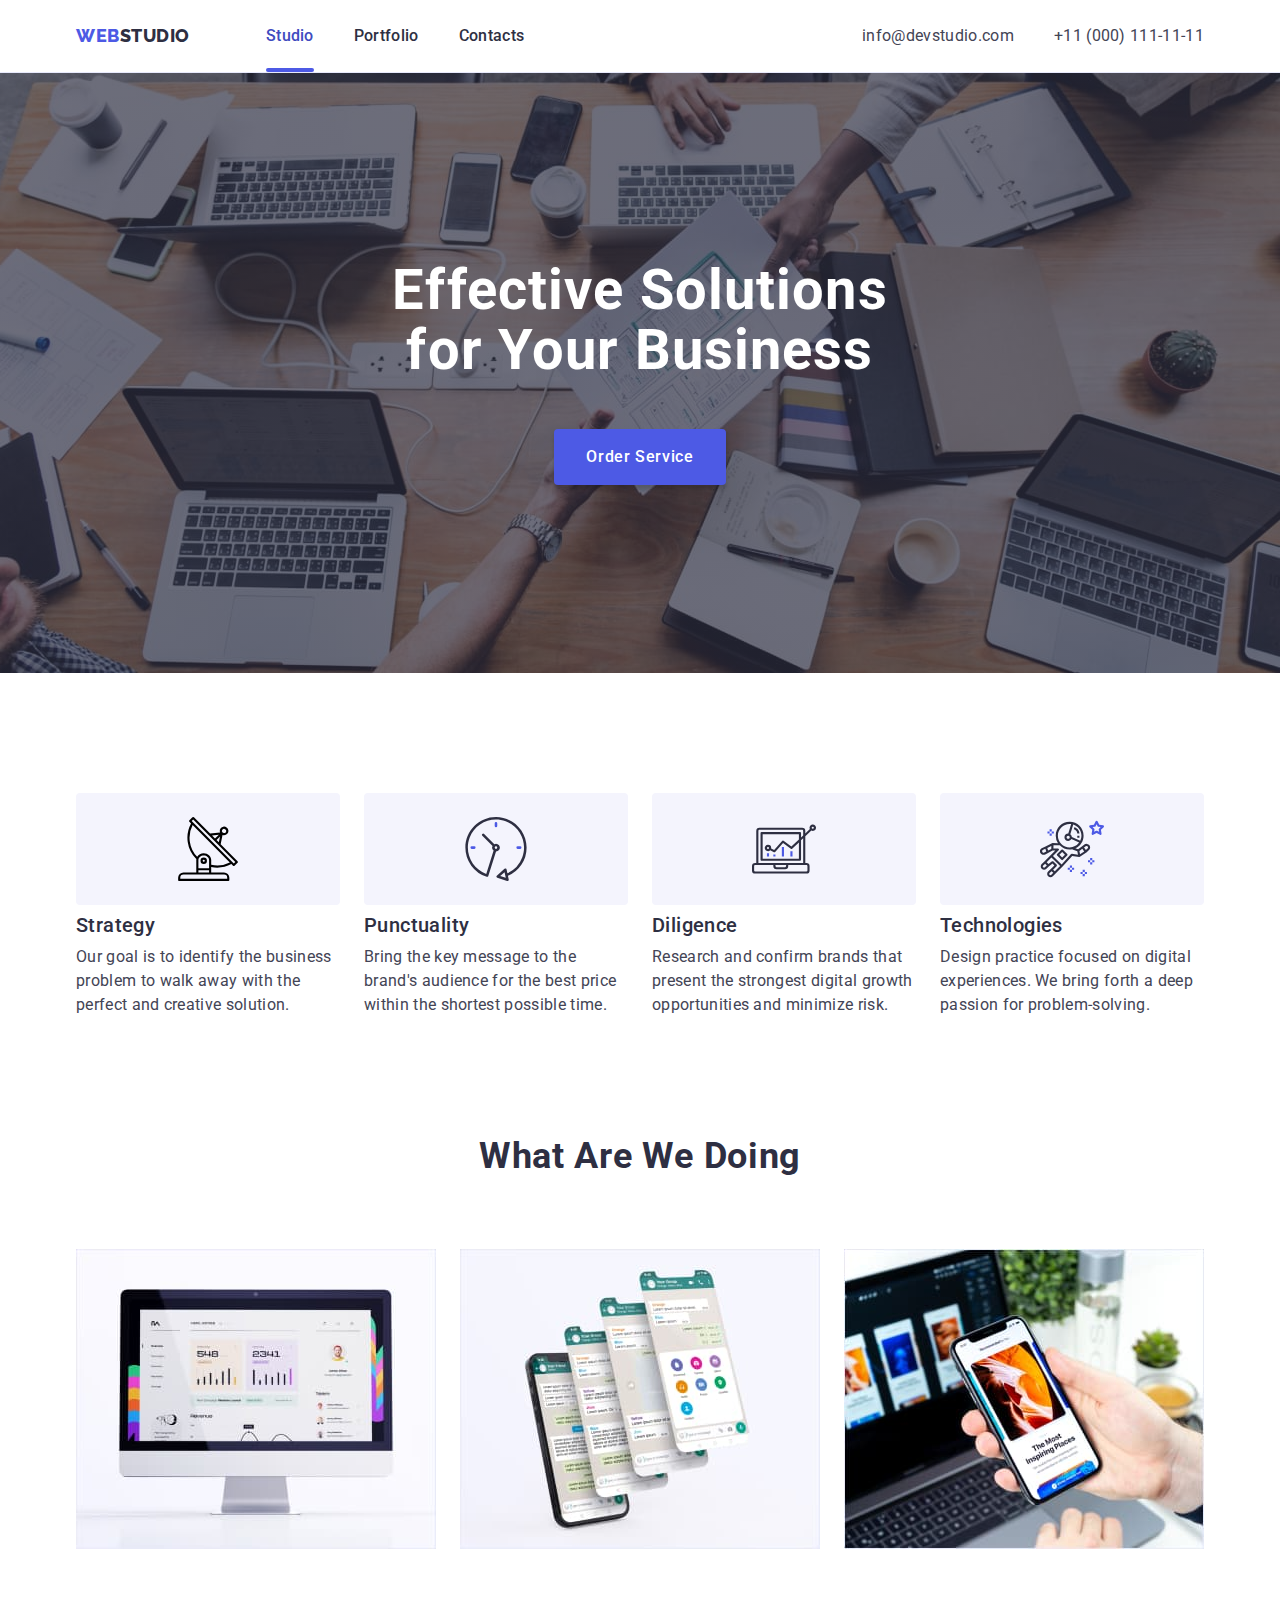
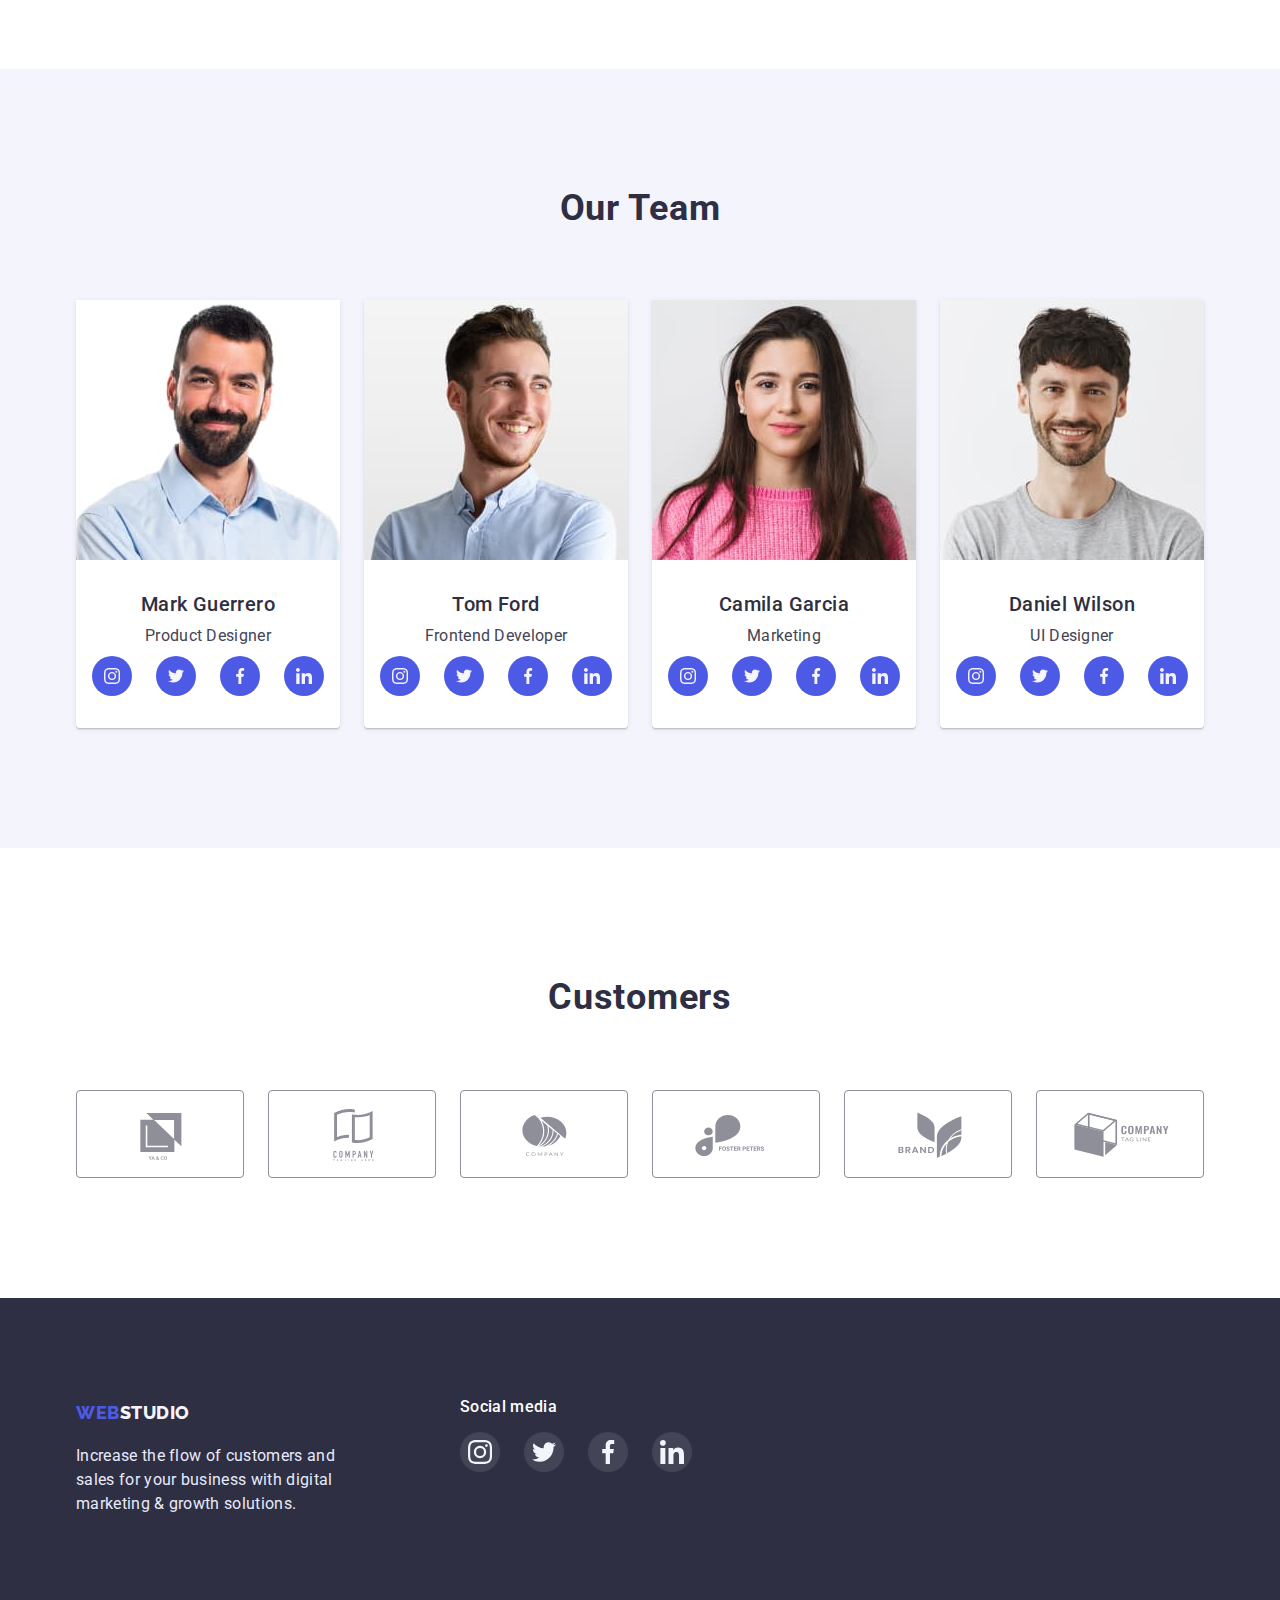
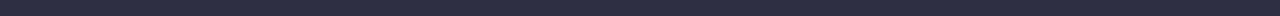
==== index.html @ 2e1f6f32 "Initial commit" ====
<!DOCTYPE html>
<html lang="en">
  <head>
    <meta charset="UTF-8" />
    <meta http-equiv="X-UA-Compatible" content="IE=edge" />
    <meta name="viewport" content="width=device-width, initial-scale=1.0" />

    <title>WebStudio</title>

    <link rel="preconnect" href="https://fonts.googleapis.com" />
    <link rel="preconnect" href="https://fonts.gstatic.com" crossorigin />
    <link
      href="https://fonts.googleapis.com/css2?family=Raleway:wght@800&family=Roboto:wght@400;500;700&display=swap"
      rel="stylesheet"
    />
    <link
      rel="stylesheet"
      href="https://cdn.jsdelivr.net/npm/modern-normalize@1.1.0/modern-normalize.min.css"
    />
    <link rel="stylesheet" href="./css/style.css" />
  </head>

  <body>
    <header class="page-header">
      <div class="container header-container">
        <!--Navigation-->
        <nav class="page-navigation">
          <a href="./index.html" class="link logo-one"
            >Web<span class="logo-two-dark">Studio</span></a
          >
          <ul class="menu list">
            <li class="menu-item">
              <a class="menu-link link current" href="./index.html">Studio</a>
            </li>
            <li class="menu-item">
              <a class="menu-link link" href="./portfolio.html">Portfolio</a>
            </li>
            <li class="menu-item">
              <a class="menu-link link" href="">Contacts</a>
            </li>
          </ul>
        </nav>
        <!--Contacts-->
        <address class="address">
          <ul class="list contact-items">
            <li>
              <a class="email-link link" href="mailto:info@devstudio.com"
                >info@devstudio.com</a
              >
            </li>
            <li>
              <a class="phone-number link" href="tel:+110001111111"
                >+11 (000) 111-11-11</a
              >
            </li>
          </ul>
        </address>
      </div>
    </header>

    <main>
      <!--Header-->
      <section class="section hero">
        <div class="container">
          <div class="page-title-content">
            <h1 class="page-title">Effective Solutions for Your Business</h1>
            <button type="button" class="modal-button text-button" data-modal-open>
              Order Service
            </button>
          </div>
        </div>
      </section>

      <section class="section features">
        <h2 class="visually-hidden">header-two</h2>
        <div class="container">
          <ul class="list features-list">
            <li class="features-list-item">
              <div class="thumb">
                <svg class="features-icon" width="64" height="64">
                  <use href="./images/icons.svg#icon-antenna"></use>
                </svg>
              </div>
              <h3 class="header-three">Strategy</h3>
              <p class="paragraph par-desription">
                Our goal is to identify the business problem to walk away with
                the perfect and creative solution.
              </p>
            </li>
            <li class="features-list-item">
              <div class="thumb">
                <svg class="features-icon" width="64" height="64">
                  <use href="./images/icons.svg#icon-clock"></use>
                </svg>
              </div>
              <h3 class="header-three">Punctuality</h3>
              <p class="paragraph par-description">
                Bring the key message to the brand's audience for the best price
                within the shortest possible time.
              </p>
            </li>
            <li class="features-list-item">
              <div class="thumb">
                <svg class="features-icon" width="64" height="64">
                  <use href="./images/icons.svg#icon-diagram"></use>
                </svg>
              </div>
              <h3 class="header-three">Diligence</h3>
              <p class="paragraph par-description">
                Research and confirm brands that present the strongest digital
                growth opportunities and minimize risk.
              </p>
            </li>
            <li class="features-list-item">
              <div class="thumb">
                <svg class="features-icon" width="64" height="64">
                  <use href="./images/icons.svg#icon-astronaut"></use>
                </svg>
              </div>
              <h3 class="header-three">Technologies</h3>
              <p class="paragraph par-description">
                Design practice focused on digital experiences. We bring forth a
                deep passion for problem-solving.
              </p>
            </li>
          </ul>
        </div>
      </section>
      <!--What are we doing-->
      <section class="section what-are-we-doing">
        <div class="container">
          <h2 class="header-two">What are we doing</h2>

          <ul class="list directions">
            <li>
              <img
                src="./images/desktop.jpg"
                alt="desktop"
                width="360"
                height="300"
              />
            </li>
            <li>
              <img
                src="./images/cellphones.jpg"
                alt="cellphones"
                width="360"
                height="300"
              />
            </li>
            <li>
              <img
                src="./images/cellphone.jpg"
                alt="pc and cellphone"
                width="360"
                height="300"
              />
            </li>
          </ul>
        </div>
      </section>
      <!--Our team-->
      <section class="section our-team">
        <div class="container">
          <h2 class="header-two">Our Team</h2>
          <ul class="photo-list list">
            <li class="photo-list-item">
              <img
                src="./images/marc-guerrero.jpg"
                alt="marc-guerrero img"
                width="264"
                height="260"
              />
              <div class="photo-wrap">
                <h3 class="header-three person-name">Mark Guerrero</h3>
                <p class="paragraph job-name">Product Designer</p>
                <ul class="social-media-list list">
                  <li class="social-media-item list">
                    <a href="" class="social-media-link team-media-link link"
                      ><svg class="social-media-icon" width="16" height="16">
                        <use href="./images/icons.svg#icon-instagram"></use>
                      </svg>
                    </a>
                  </li>
                  <li class="social-media-item list">
                    <a href="" class="social-media-link team-media-link link"
                      ><svg class="social-media-icon" width="16" height="16">
                        <use href="./images/icons.svg#icon-twitter"></use>
                      </svg>
                    </a>
                  </li>
                  <li class="social-media-item list">
                    <a href="" class="social-media-link team-media-link link"
                      ><svg class="social-media-icon" width="16" height="16">
                        <use href="./images/icons.svg#icon-facebook"></use>
                      </svg>
                    </a>
                  </li>
                  <li class="social-media-item list">
                    <a href="" class="social-media-link team-media-link link"
                      ><svg class="social-media-icon" width="16" height="16">
                        <use href="./images/icons.svg#icon-linkedin"></use>
                      </svg>
                    </a>
                  </li>
                </ul>
              </div>
            </li>
            <li class="photo-list-item">
              <img
                src="./images/tom-ford.jpg"
                alt="tom ford img"
                width="264"
                height="260"
              />
              <div class="photo-wrap">
                <h3 class="header-three person-name">Tom Ford</h3>
                <p class="paragraph job-name">Frontend Developer</p>
                <ul class="social-media-list list">
                  <li class="social-media-item list">
                    <a href="" class="social-media-link team-media-link link"
                      ><svg class="social-media-icon" width="16" height="16">
                        <use href="./images/icons.svg#icon-instagram"></use>
                      </svg>
                    </a>
                  </li>
                  <li class="social-media-item list">
                    <a href="" class="social-media-link team-media-link link"
                      ><svg class="social-media-icon" width="16" height="16">
                        <use href="./images/icons.svg#icon-twitter"></use>
                      </svg>
                    </a>
                  </li>
                  <li class="social-media-item list">
                    <a href="" class="social-media-link team-media-link link"
                      ><svg class="social-media-icon" width="16" height="16">
                        <use href="./images/icons.svg#icon-facebook"></use>
                      </svg>
                    </a>
                  </li>
                  <li class="social-media-item list">
                    <a href="" class="social-media-link team-media-link link"
                      ><svg class="social-media-icon" width="16" height="16">
                        <use href="./images/icons.svg#icon-linkedin"></use>
                      </svg>
                    </a>
                  </li>
                </ul>
              </div>
            </li>
            <li class="photo-list-item">
              <img
                src="./images/camila-garcia.jpg"
                alt="camila-garcia img"
                width="264"
                height="260"
              />
              <div class="photo-wrap">
                <h3 class="header-three person-name">Camila Garcia</h3>
                <p class="paragraph job-name">Marketing</p>
                <ul class="social-media-list list">
                  <li class="social-media-item list">
                    <a href="" class="social-media-link team-media-link link"
                      ><svg class="social-media-icon" width="16" height="16">
                        <use href="./images/icons.svg#icon-instagram"></use>
                      </svg>
                    </a>
                  </li>
                  <li class="social-media-item list">
                    <a href="" class="social-media-link team-media-link link"
                      ><svg class="social-media-icon" width="16" height="16">
                        <use href="./images/icons.svg#icon-twitter"></use>
                      </svg>
                    </a>
                  </li>
                  <li class="social-media-item list">
                    <a href="" class="social-media-link team-media-link link"
                      ><svg class="social-media-icon" width="16" height="16">
                        <use href="./images/icons.svg#icon-facebook"></use>
                      </svg>
                    </a>
                  </li>
                  <li class="social-media-item list">
                    <a href="" class="social-media-link team-media-link link"
                      ><svg class="social-media-icon" width="16" height="16">
                        <use href="./images/icons.svg#icon-linkedin"></use>
                      </svg>
                    </a>
                  </li>
                </ul>
              </div>
            </li>
            <li class="photo-list-item">
              <img
                src="./images/daniel-wilson.jpg"
                alt="danial-wilson img"
                width="264"
                height="260"
              />
              <div class="photo-wrap">
                <h3 class="header-three person-name">Daniel Wilson</h3>
                <p class="paragraph job-name">UI Designer</p>
                <ul class="social-media-list list">
                  <li class="social-media-item list">
                    <a href="" class="social-media-link team-media-link link"
                      ><svg class="social-media-icon" width="16" height="16">
                        <use href="./images/icons.svg#icon-instagram"></use>
                      </svg>
                    </a>
                  </li>
                  <li class="social-media-item list">
                    <a href="" class="social-media-link team-media-link link"
                      ><svg class="social-media-icon" width="16" height="16">
                        <use href="./images/icons.svg#icon-twitter"></use>
                      </svg>
                    </a>
                  </li>
                  <li class="social-media-item list">
                    <a href="" class="social-media-link team-media-link link"
                      ><svg class="social-media-icon" width="16" height="16">
                        <use href="./images/icons.svg#icon-facebook"></use>
                      </svg>
                    </a>
                  </li>
                  <li class="social-media-item list">
                    <a href="" class="social-media-link team-media-link link"
                      ><svg class="social-media-icon" width="16" height="16">
                        <use href="./images/icons.svg#icon-linkedin"></use>
                      </svg>
                    </a>
                  </li>
                </ul>
              </div>
            </li>
          </ul>
        </div>
      </section>
      <section class="section customers">
        <div class="container">
          <h2 class="header-two">Customers</h2>
          <ul class="list customers-list">
            <li class="customer-item">
              <a href="" class="customer-link">
                <svg class="customers-icon" width="104" height="56">
                  <use href="./images/icons.svg#icon-Logo"></use>
                </svg>
              </a>
            </li>
            <li class="customer-item">
              <a href="" class="customer-link">
                <svg class="customers-icon" width="104" height="56">
                  <use href="./images/icons.svg#icon-logo-two"></use>
                </svg>
              </a>
            </li>
            <li class="customer-item">
              <a href="" class="customer-link">
                <svg class="customers-icon" width="104" height="56">
                  <use href="./images/icons.svg#icon-Logo-three"></use>
                </svg>
              </a>
            </li>
            <li class="customer-item">
              <a href="" class="customer-link">
                <svg class="customers-icon" width="104" height="56">
                  <use href="./images/icons.svg#icon-Logo-four"></use>
                </svg>
              </a>
            </li>
            <li class="customer-item">
              <a href="" class="customer-link">
                <svg class="customers-icon" width="104" height="56">
                  <use href="./images/icons.svg#icon-Logo-five"></use>
                </svg>
              </a>
            </li>
            <li class="customer-item">
              <a href="" class="customer-link">
                <svg class="customers-icon" width="104" height="56">
                  <use href="./images/icons.svg#icon-Logo-six"></use>
                </svg>
              </a>
            </li>
          </ul>
        </div>
      </section>
    </main>
    <footer class="page-footer">
      <div class="container footer-wrap">
        <div class="footer-container">
          <a href="./index.html" class="link logo-one"
            >Web<span class="logo-two-light">Studio</span></a
          >
          <p class="paragraph-footer">
            Increase the flow of customers and sales for your business with
            digital marketing & growth solutions.
          </p>
        </div>
        <div class="footer-social-container">
          <p class="footer-social-title">Social media</p>
          <ul class="social-media-list list">
            <li class="social-media-item">
              <a href="" class="social-media-link footer-social-link link">
                <svg class="social-media-icon" width="24" height="24">
                  <use href="./images/icons.svg#icon-instagram"></use>
                </svg>
              </a>
            </li>
            <li class="social-media-item">
              <a href="" class="social-media-link footer-social-link link">
                <svg class="social-media-icon" width="24" height="24">
                  <use href="./images/icons.svg#icon-twitter"></use>
                </svg>
              </a>
            </li>
            <li class="social-media-item">
              <a href="" class="social-media-link footer-social-link link">
                <svg class="social-media-icon" width="24" height="24">
                  <use href="./images/icons.svg#icon-facebook"></use>
                </svg>
              </a>
            </li>
            <li class="social-media-item">
              <a href="" class="footer-social-link social-media-link link">
                <svg class="social-media-icon" width="24" height="24">
                  <use href="./images/icons.svg#icon-linkedin"></use>
                </svg>
              </a>
            </li>
          </ul>
        </div>
      </div>
    </footer>
    <div class="backdrop is-hidden" data-modal>
      <div class="modal-window">
        <button type="button" class="modal-close-button" data-modal-close>
          <svg class="modal-close-button-icon" width="8" height="8">
            <use href="./images/icons.svg#icon-close-button"></use>
          </svg>
        </button>
      </div>
    </div>
    <script src="./js/modal.js"></script>
  </body>
</html>
---- css/style.css ----
:root {
  --navy-blue-color: #2E2F42;
  --body-background-color: #ffffff;
  --cornflower-color: #E7E9FC;
  --slate-color: #434455;
  --iris-color: #4D5AE5;
  --cloud-color: #F4F4FD;
  --ocean-color: #404BBF;
  --light-slate-color: #8E8F99;
  --green: #31D0AA;

}

h1,
h2,
h3,
p {

  margin: 0;
}

ul {
  margin: 0;
  padding: 0
}

img {
  display: block;
  max-width: 100%;
  height: auto;
}

button {
  cursor: pointer;
}

.list {
  list-style: none;

}

.link {
  text-decoration: none;
}

.link:hover,
.link:focus {
  color: var(--ocean-color);
}

body {
  font-family: 'Roboto', sans-serif;
  color: var(--navy-blue-color);
  background-color: var(--body-background-color);
  font-size: 16px;
}

.container {
  width: 1158px;
  padding-left: 15px;
  padding-right: 15px;
  margin-left: auto;
  margin-right: auto;
}

.page-header {
  padding-bottom: 24px;
  padding-top: 24px;
  border-bottom: 1px solid var(--cornflower-color);
}

.header-container {
  display: flex;
  align-items: center;

}


.page-navigation {
  display: flex;

}

.menu {
  display: flex;
  margin-left: 76px;
}

/*--address--*/
.address {
  font-style: normal;
  margin-left: auto;
}

.contact-items {
  display: flex;
  align-items: center;

}


/*--logo-one--*/
.logo-one {
  font-family: 'Raleway', sans-serif;
  font-weight: 800;
  font-size: 18px;
  line-height: 1.3;
  letter-spacing: 0.03em;
  text-transform: uppercase;
  color: var(--iris-color);
}

/*--logo-two*/
.logo-two-dark {
  font-family: 'Raleway', sans-serif;
  font-weight: 800;
  font-size: 18px;
  line-height: 1.3;
  letter-spacing: 0.03em;
  text-transform: uppercase;
  color: var(--navy-blue-color);



}

.menu,
.contact-items {
  gap: 40px;
}

/*--menu-link*/
.menu-link {
font-weight: 500;
  font-size: 16px;
  line-height: 1.5;
  letter-spacing: 0.02em;
  color: var(--navy-blue-color);
  transition: color 250ms cubic-bezier(0.4, 0, 0.2, 1);


}
.current::after {
  content: "";
 display: block;
 position: absolute;
 left: 0;
  width: 100%;
 height: 4px;
 background-color: #4D5AE5;
 bottom: -27px;
 border-radius: 2px;

}

.menu-link:hover,
.menu-link:focus {
  color: var(--ocean-color);
 
}

.menu-link.current {
  color: var(--ocean-color);
  position: relative;
}

/*--email-link*/
.email-link {

  font-size: 16px;
  line-height: 1.5;
  letter-spacing: 0.02em;
  color: var(--slate-color);
  margin-left: auto;
  transition: color 250ms cubic-bezier(0.4, 0, 0.2, 1);
}

.email-link:is(:hover, :focus) {
  color: var(--ocean-color);
 
}

/*--phone-number*/
.phone-number {

  font-weight: 400;
  font-size: 16px;
  line-height: 1.5;
  letter-spacing: 0.02em;
  color: var(--slate-color);
  transition: color 250ms cubic-bezier(0.4, 0, 0.2, 1);
}

.phone-number:is(:hover, :focus) {
  color: var(--ocean-color);
 
}

/*--page-header--*/
.hero {
  background: var(--navy-blue-color);
  max-width: 1440px;
  height: 600px;
  margin-left: auto;
  margin-right: auto;
  padding-top: 188px;
  padding-bottom: 188px;
  background-image: linear-gradient(rgba(46, 47, 66, 0.7), rgba(46, 47, 66, 0.7)), url(../images/people-office.jpg);
  background-repeat: no-repeat;
  background-position: center;
  background-size: cover;
}

.page-title {

  font-weight: 700;
  font-size: 56px;
  line-height: 1.07;
  letter-spacing: 0.02em;
  color: var(--body-background-color);
  text-align: center;
}

.page-title-content {
  width: 496px;
  margin-left: auto;
  margin-right: auto;
}

/*--modal-button--*/
.modal-button {
  border-radius: 4px;
  border: none;
  transition: background-color 250ms cubic-bezier(0.4, 0, 0.2, 1);
}

.modal-button:hover,
.modal-button:focus {
  background-color: var(--ocean-color);
  
}

/*--text-button--*/
.text-button {
  padding: 16px 32px;
  margin-top: 48px;
  margin-left: auto;
  margin-right: auto;
  font-weight: 500;
  font-size: 16px;
  line-height: 1.5;
  letter-spacing: 0.04em;
  box-shadow: 0px 4px 4px rgba(0, 0, 0, 0.15);
  color: var(--body-background-color);
  background: var(--iris-color);
  display: block;
}


/*----------features-list-----------*/
.features {
  padding-bottom: 120px;
  padding-top: 120px;

}

.what-are-we-doing {
  padding-bottom: 120px;
}

.features-list {
  display: flex;
  flex-wrap: wrap;
  justify-content: space-between;
}

.features-list-item {
  width: 264px;
}

.features-icon {}


.par-description {
  line-height: 1.5;
  letter-spacing: 0.02em;
  color: var(--slate-color);

}

/*-----------Our-team----------*/

.our-team {
  padding-top: 120px;
  padding-bottom: 120px;
  background: var(--cloud-color);
}

.photo-list-item {
  box-shadow: 0px 1px 6px rgba(46, 47, 66, 0.08), 0px 1px 1px rgba(46, 47, 66, 0.16), 0px 2px 1px rgba(46, 47, 66, 0.08);
  border-radius: 0px 0px 4px 4px;
  background: var(--body-background-color);

}

/*-----------what-are-we-doing------------*/
.directions {
  display: flex;
  gap: 24px;
}

.photo-list {
  display: flex;
  gap: 24px;

}

/*--filter-list--*/
.filter-list {
  list-style: none;
  display: flex;
  flex-wrap: wrap;
  justify-content: center;
  gap: 24px;
  margin-bottom: 72px;

  /*------top and buttom no padding-------*/

}

/*--filter-button--*/
.filter-button {
  background: var(--cloud-color);
  border: 1px solid #E7E9FC;
  border-radius: 4px;
  border-color: transparent;
  font-family: 'Roboto', sans-serif;
  font-size: 16px;
  line-height: 1.5;
  text-align: center;
  letter-spacing: 0.04em;
  color: var(--iris-color);
  background-color: var(--cloud-color);
  border: 1px solid var(--cornflower-color);
  padding: 12px 24px;
  transition: color 250ms cubic-bezier(0.4, 0, 0.2, 1), background-color 250ms cubic-bezier(0.4, 0, 0.2, 1), box-shadow 250ms cubic-bezier(0.4, 0, 0.2, 1);

}

.filter-button:hover,
.filter-button:focus {
  background-color: var(--ocean-color);
  color: var(--body-background-color);
  box-shadow: 0px 4px 4px rgba(0, 0, 0, 0.15);

}

/*--visually-hidden--*/
.visually-hidden {
  position: absolute;
  white-space: nowrap;
  width: 1px;
  height: 1px;
  overflow: hidden;
  border: 0;
  padding: 0;
  clip: rect(0 0 0 0);
  clip-path: inset(50%);
  margin: -1px;
}

/*--header-three--*/
.header-three {
  font-weight: 500;
  font-size: 20px;
  line-height: 1.2;
  letter-spacing: 0.02em;
  color: var(--navy-blue-color);
  margin-bottom: 8px;

  /*-------there's no padding top, at the bottom no padding-----*/
}

.person-name {

  text-align: center;
}

.job-name {
  text-align: center;
  margin-bottom: 8px;
}


.photo-wrap {
  padding: 32px 16px;

}


/*--paragraph--*/
.paragraph {

  font-style: normal;
  font-weight: 400;
  font-size: 16px;
  line-height: 1.5;
  letter-spacing: 0.02em;
  color: var(--slate-color);


}

/*--header.two--*/
.header-two {

  font-style: normal;
  font-weight: 700;
  font-size: 36px;
  line-height: 1.1;
  letter-spacing: 0.02em;
  text-transform: capitalize;
  text-align: center;
  color: var(--navy-blue-color);
  margin-bottom: 72px;

}

/*---------page-footer------------*/
.page-footer {
  background: var(--navy-blue-color);
  padding-top: 100px;
  padding-bottom: 100px;
}

.footer-container {
  width: 264px;

}

.logo-two-light {
  font-family: 'Raleway';
  font-style: normal;
  font-weight: 800;
  font-size: 18px;
  line-height: 1.7;
  text-transform: uppercase;
  color: var(--cloud-color);
}

/*--paragraph-footer--*/
.paragraph-footer {

  font-size: 16px;
  line-height: 1.5;
  letter-spacing: 0.02em;
  color: var(--cornflower-color);
  margin-top: 16px;

}

.footer-social-container {
  margin-left: 120px;
}

.footer-wrap {
  display: flex;
}

.footer-social-media {
  gap: 16px;
}

.footer-social-title {
  font-weight: 500;
  letter-spacing: 0.02em;
  color: var(--body-background-color);
  margin-bottom: 16px;

}

.footer-social-link {
  width: 100%;
  height: 100%;
  border-radius: 50%;
  display: flex;
  justify-content: center;
  align-items: center;
  background-color: rgba(255, 255, 255, 0.1);
}

.footer-social-link:hover,
.footer-social-link:focus {
  background-color: var(--green);
  transition: 250ms cubic-bezier(0.4, 0, 0.2, 1);
}

.portfolio {
  padding-bottom: 120px;
  padding-top: 96px;

}

.portfolio-card-link {
  display: block;

}

.portfolio-card-link:hover,
.portfolio-card-link:focus {
  box-shadow: 0px 1px 6px rgba(46, 47, 66, 0.08), 0px 1px 1px rgba(46, 47, 66, 0.16), 0px 2px 1px rgba(46, 47, 66, 0.08);
  transition: 250ms cubic-bezier(0.4, 0, 0.2, 1);
}

.portfolio-card-link-wrapper {
  position: relative;
  overflow: hidden;
}
.portfolio-card-link:hover .overlay,
.portfolio-card-link:focus .overlay {
 transform: translate(0, 0);
}

.overlay {
font-family: 'Roboto';
font-style: normal;
font-weight: 400;
font-size: 16px;
line-height: 24px;
letter-spacing: 0.02em;
color: #F4F4FD;
position: absolute;
width: 100%;
height: 100%;
left: 0;
top: 0;
padding-top: 40px;
padding-left: 32px;
padding-right: 32px;
padding-bottom: 164px;
transform: translate(0, 100%);
transition: transform 250ms cubic-bezier(0.4, 0, 0.2, 1);  /*---???---*/
overflow: auto;
background: #4D5AE5;
}

/*--card-title--*/
.card-title {

  font-weight: 500;
  font-size: 20px;
  line-height: 1.2;
  letter-spacing: 0.02em;
  color: var(--navy-blue-color);
  margin-bottom: 8px;
}

/*--card-description--*/
.card-description {
  font-weight: 400;
  font-size: 16px;
  line-height: 1.5;
  letter-spacing: 0.02em;
  color: var(--slate-color);
}

/*--------------project-cards-list-----------*/
.project-cards-list {
  display: flex;
  flex-wrap: wrap;
  gap: 48px 24px;
}

.project-card-item {
  background-color: var(--body-background-color);
  flex-basis: calc((100% - 2 * 24px) / 3);
}

.project-card-item-wrap {
  padding-top: 32px;
  padding-bottom: 32px;
  padding-left: 16px;
}

.card-border {
  border-left: 1px solid var(--cornflower-color);
  border-right: 1px solid var(--cornflower-color);
  border-bottom: 1px solid var(--cornflower-color);
}

.social-media-list {
  display: flex;
  justify-content: center;
  gap: 24px;

}

.social-media-item {
  width: 40px;
  height: 40px;
}

.social-media-link {
  width: 100%;

  height: 100%;
  border-radius: 50%;
  display: flex;
  justify-content: center;
  align-items: center;
  transition: background-color 250ms cubic-bezier(0.4, 0, 0.2, 1);
}

.team-media-link {
  background-color: var(--iris-color);
}

.team-media-link:hover,
.team-media-link:focus {
  background-color: var(--ocean-color);
  
}

.social-media-icon {
  fill: var(--light-slate-color);
}

/*----customers-section---*/

.customers {
  padding-top: 130px;
  padding-bottom: 120px;
}

.customers-list {
  display: flex;
  gap: 24px;
}


.customer-item {
  width: 168px;
  height: 88px;
}

.customer-link {
  width: 100%;
  height: 100%;
  border: 1px solid var(--light-slate-color);

  border-radius: 4px;
  display: flex;
  justify-content: center;
  align-items: center;
  color: var(--light-slate-color);
  transition: color 250ms cubic-bezier(0.4, 0, 0.2, 1), border-color 250ms cubic-bezier(0.4, 0, 0.2, 1); 
}

.customer-link:hover,
.customer-link:focus {
  color: var(--ocean-color);
  border-color: var(--ocean-color);

}


.customers-icon {
  fill: currentColor;
}


.thumb {
  width: 264px;
  height: 112px;
  display: flex;
  align-items: center;
  justify-content: center;
  background: var(--cloud-color);
  border-radius: 4px;
  margin-bottom: 8px;
}

/*-------modal-window-------*/
.backdrop {
  position: fixed;
  z-index: 100;
  top: 0;
  left: 0;
  width: 100%;
  height: 100%;
  background-color: rgba(46, 47, 66, 0.4);
  transition: 250ms cubic-bezier(0.4, 0, 0.2, 1);
}
.backdrop.is-hidden {
opacity: 0;
visibility: hidden;
pointer-events: none;
}

.modal-window {
  position: absolute;
  top: 50%;
  left: 50%;
  transform: translate(-50%, -50%);
  width: 408px;
  min-height: 576px;
  background: #FCFCFC;
}
.modal-close-button {
  position: absolute;
  top: 24px;
  right: 24px;
  display: flex;
  justify-content: center;
  align-items: center;
  cursor: pointer;
  background-color: var(--cornflower-color);
  border: 1px solid rgba(0, 0, 0, 0.1);
  padding: 0;
  border-radius: 50%;
  width: 24px;
  height: 24px;
  transition: border-color var(--ocean-color);
}

.modal-close-button:hover,
.modal-close-button:focus {
  border: var(--ocean-color);
  background-color: var(--ocean-color);
}
.modal-close-button:hover .modal-close-button-icon,
.modal-close-button:focus .modal-close-button-icon {
  fill: var(--body-background-color)
}
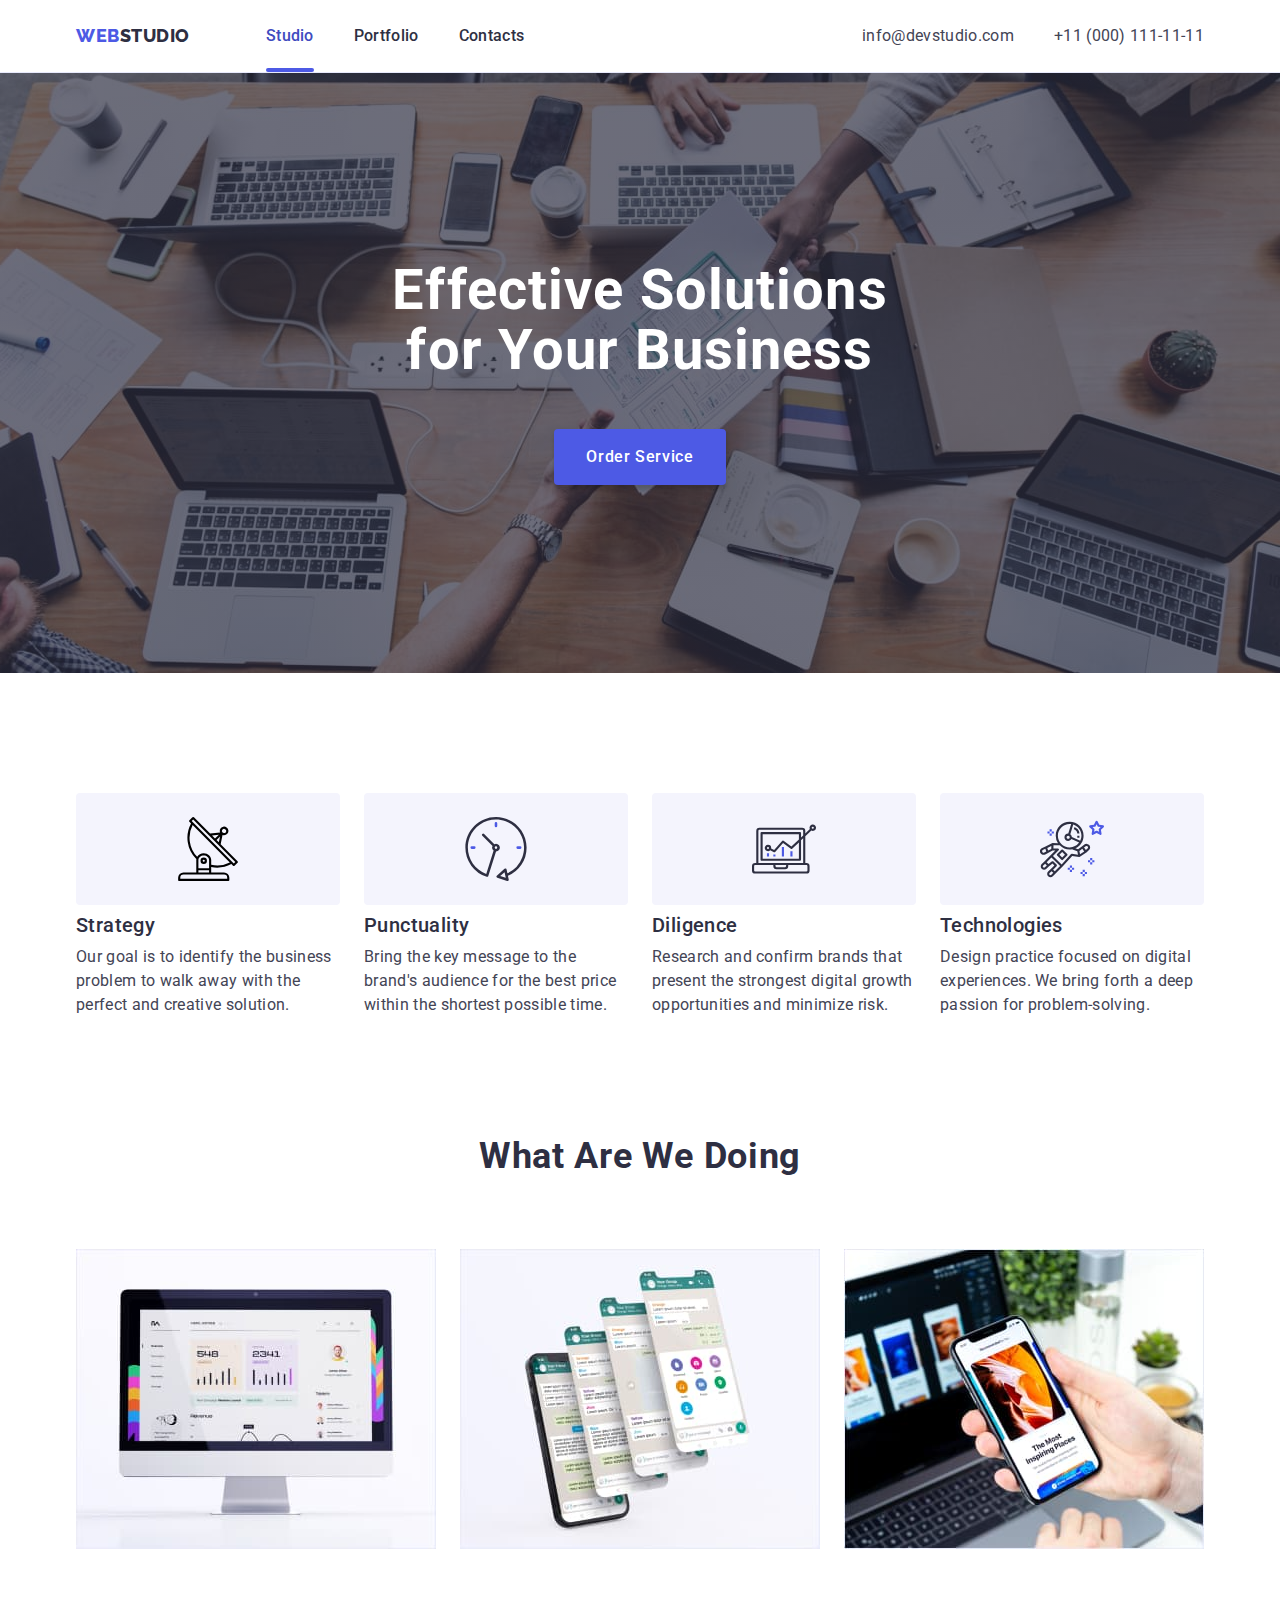
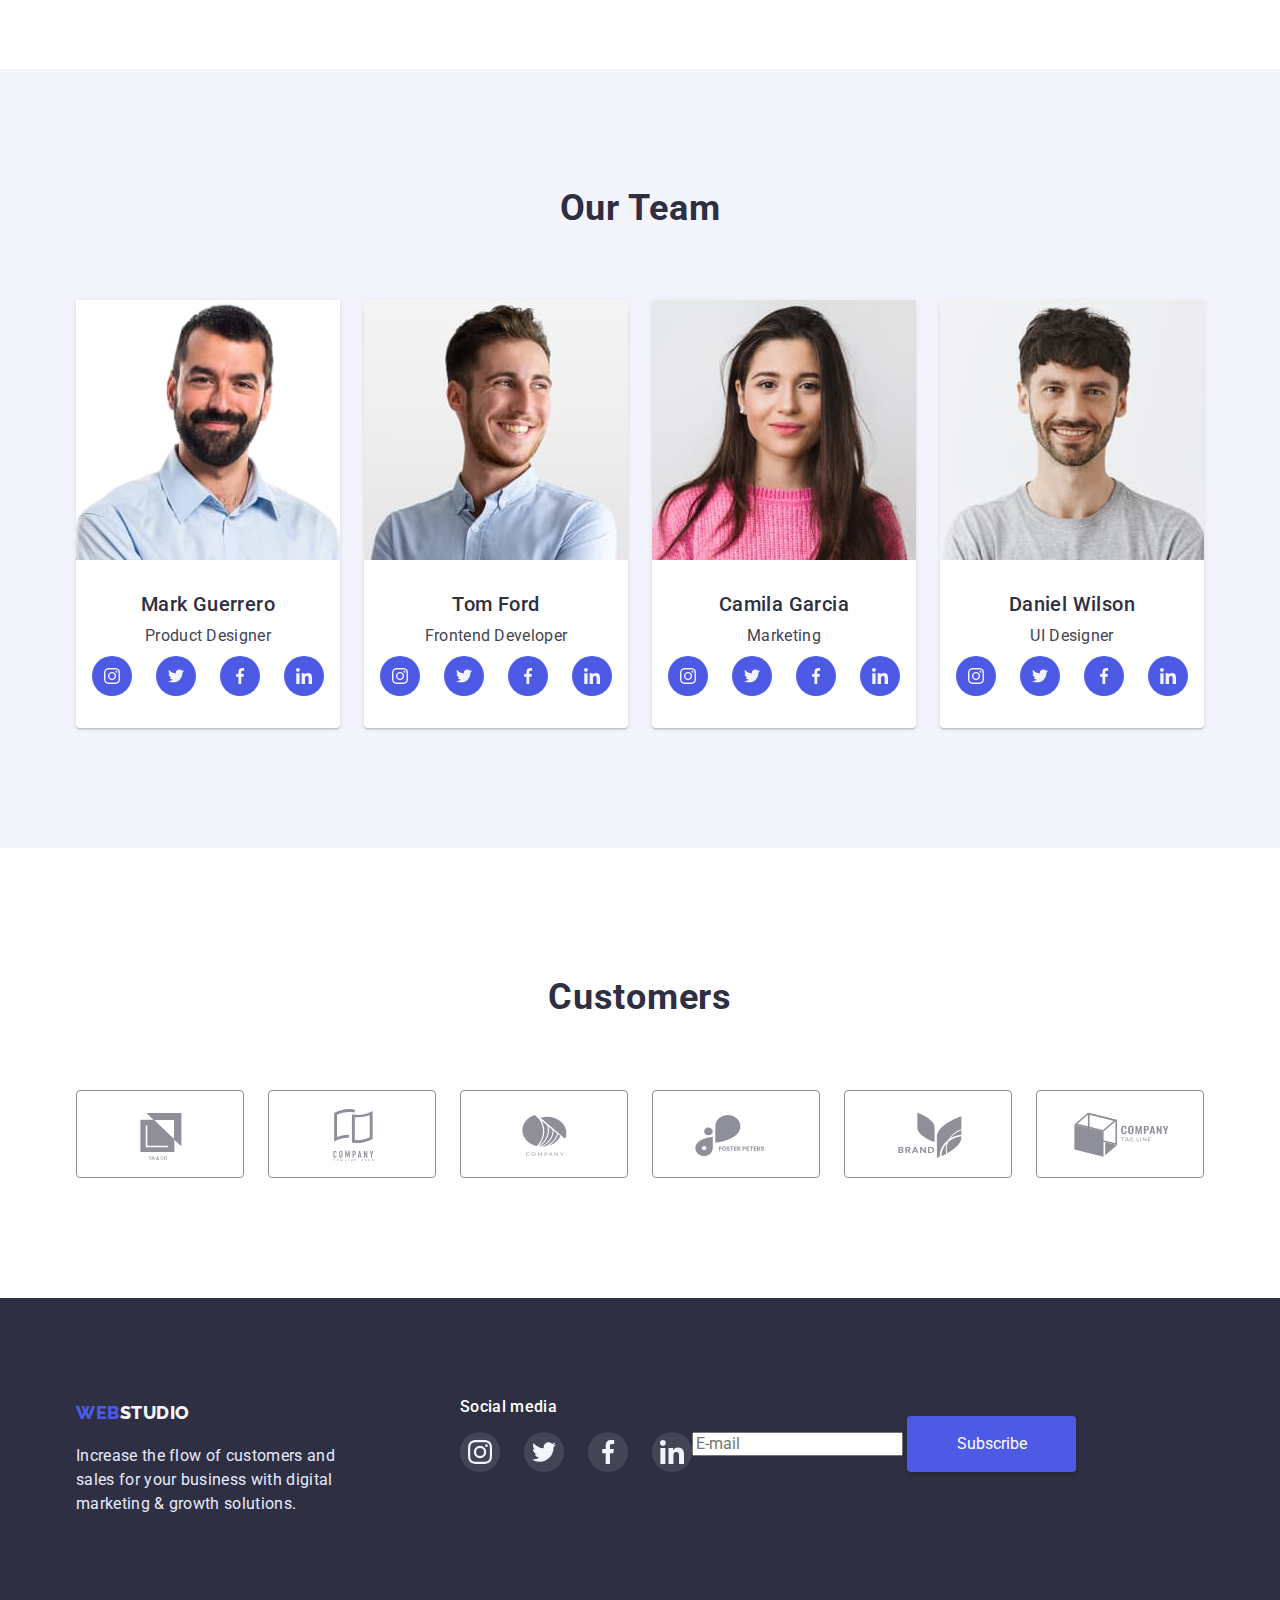
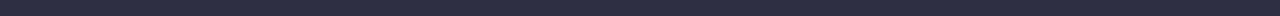
==== commit 97f4b65a: "update 2 block 6" ====
--- a/index.html
+++ b/index.html
@@ -64,7 +64,11 @@
         <div class="container">
           <div class="page-title-content">
             <h1 class="page-title">Effective Solutions for Your Business</h1>
-            <button type="button" class="modal-button text-button" data-modal-open>
+            <button
+              type="button"
+              class="modal-button text-button"
+              data-modal-open
+            >
               Order Service
             </button>
           </div>
@@ -429,6 +433,23 @@
             </li>
           </ul>
         </div>
+        <div class footer-subscribe-container>
+          <p class="footer-subscribe-paragraph">Subscribe</p>
+          <form class="footer-modal-form-field">
+            <input
+              type="email"
+              name="user-email"
+              class="footer-field-input"
+              required
+              placeholder="E-mail"
+            />
+
+            <button type="submit" class="modal-form-submit">Subscribe</button>
+            <svg class="subscribe-icon" width="24" height="24">
+              <use href="./images/"></use>
+            </svg>
+          </form>
+        </div>
       </div>
     </footer>
     <div class="backdrop is-hidden" data-modal>
@@ -438,6 +459,75 @@
             <use href="./images/icons.svg#icon-close-button"></use>
           </svg>
         </button>
+        <p class="modal-form-title">
+          Leave your contacts and we will call you back
+        </p>
+        <form class="modal-form">
+          <label class="modal-form-field">
+            <span class="input-description">Name</span>
+            <span class="input-wrapper">
+              <input
+                type="text"
+                name="user-name"
+                class="modal-form-input"
+                required
+                pattern="[a-zA-Zа-яА-ЯіІїЇ\s]+"
+                minlength="2"
+              />
+              <svg class="input-icon" width="18" height="24">
+                <use href="./images/icons.svg#icon-person-black"></use>
+              </svg>
+            </span>
+          </label>
+          <label class="modal-form-field">
+            <span class="input-description">Phone</span>
+            <span class="input-wrapper">
+              <input
+                type="tel"
+                name="user-phone"
+                class="modal-form-input"
+                required
+                minlength="10"
+                maxlength="13"
+                pattern="[0-9]{3}-[0-9]{3}-[0-9]{2}-[0-9]{2}"
+                title="xxx-xxx-xx-xx" />
+              <svg class="input-icon" width="18" height="24">
+                <use href="./images/icons.svg#icon-phone-black"></use></svg
+            ></span>
+          </label>
+          <label class="modal-form-field">
+            <span class="input-description">Email</span>
+            <span class="input-wrapper">
+              <input
+                type="email"
+                name="user-email"
+                class="modal-form-input"
+                required
+                pattern="" />
+              <svg class="input-icon" width="18" height="24">
+                <use href="./images/icons.svg#icon-email-black"></use></svg
+            ></span>
+          </label>
+          <label class="modal-form-field">
+            <span class="input-description">Comment</span>
+            <textarea
+              name="user-message"
+              class="modal-form-comment"
+              placeholder="Text input"
+            ></textarea>
+          </label>
+          <input
+            id="user-policy"
+            type="checkbox"
+            name="user-policy"
+            class="modal-form-checkbox visually-hidden"
+          />
+          <label for="user-policy" class="checkbox-description"
+            >I accept the terms and conditions of the&nbsp;
+            <a href="">Privacy Policy</a>
+          </label>
+          <button type="submit" class="modal-form-submit">Send</button>
+        </form>
       </div>
     </div>
     <script src="./js/modal.js"></script>
--- a/css/style.css
+++ b/css/style.css
@@ -131,7 +131,7 @@
 
 /*--menu-link*/
 .menu-link {
-font-weight: 500;
+  font-weight: 500;
   font-size: 16px;
   line-height: 1.5;
   letter-spacing: 0.02em;
@@ -140,23 +140,24 @@
 
 
 }
+
 .current::after {
   content: "";
- display: block;
- position: absolute;
- left: 0;
+  display: block;
+  position: absolute;
+  left: 0;
   width: 100%;
- height: 4px;
- background-color: #4D5AE5;
- bottom: -27px;
- border-radius: 2px;
+  height: 4px;
+  background-color: #4D5AE5;
+  bottom: -27px;
+  border-radius: 2px;
 
 }
 
 .menu-link:hover,
 .menu-link:focus {
   color: var(--ocean-color);
- 
+
 }
 
 .menu-link.current {
@@ -177,7 +178,7 @@
 
 .email-link:is(:hover, :focus) {
   color: var(--ocean-color);
- 
+
 }
 
 /*--phone-number*/
@@ -193,7 +194,7 @@
 
 .phone-number:is(:hover, :focus) {
   color: var(--ocean-color);
- 
+
 }
 
 /*--page-header--*/
@@ -237,7 +238,7 @@
 .modal-button:hover,
 .modal-button:focus {
   background-color: var(--ocean-color);
-  
+
 }
 
 /*--text-button--*/
@@ -516,32 +517,34 @@
   position: relative;
   overflow: hidden;
 }
+
 .portfolio-card-link:hover .overlay,
 .portfolio-card-link:focus .overlay {
- transform: translate(0, 0);
+  transform: translate(0, 0);
 }
 
 .overlay {
-font-family: 'Roboto';
-font-style: normal;
-font-weight: 400;
-font-size: 16px;
-line-height: 24px;
-letter-spacing: 0.02em;
-color: #F4F4FD;
-position: absolute;
-width: 100%;
-height: 100%;
-left: 0;
-top: 0;
-padding-top: 40px;
-padding-left: 32px;
-padding-right: 32px;
-padding-bottom: 164px;
-transform: translate(0, 100%);
-transition: transform 250ms cubic-bezier(0.4, 0, 0.2, 1);  /*---???---*/
-overflow: auto;
-background: #4D5AE5;
+  font-family: 'Roboto';
+  font-style: normal;
+  font-weight: 400;
+  font-size: 16px;
+  line-height: 24px;
+  letter-spacing: 0.02em;
+  color: #F4F4FD;
+  position: absolute;
+  width: 100%;
+  height: 100%;
+  left: 0;
+  top: 0;
+  padding-top: 40px;
+  padding-left: 32px;
+  padding-right: 32px;
+  padding-bottom: 164px;
+  transform: translate(0, 100%);
+  transition: transform 250ms cubic-bezier(0.4, 0, 0.2, 1);
+  /*---???---*/
+  overflow: auto;
+  background: #4D5AE5;
 }
 
 /*--card-title--*/
@@ -618,7 +621,7 @@
 .team-media-link:hover,
 .team-media-link:focus {
   background-color: var(--ocean-color);
-  
+
 }
 
 .social-media-icon {
@@ -653,7 +656,7 @@
   justify-content: center;
   align-items: center;
   color: var(--light-slate-color);
-  transition: color 250ms cubic-bezier(0.4, 0, 0.2, 1), border-color 250ms cubic-bezier(0.4, 0, 0.2, 1); 
+  transition: color 250ms cubic-bezier(0.4, 0, 0.2, 1), border-color 250ms cubic-bezier(0.4, 0, 0.2, 1);
 }
 
 .customer-link:hover,
@@ -691,10 +694,11 @@
   background-color: rgba(46, 47, 66, 0.4);
   transition: 250ms cubic-bezier(0.4, 0, 0.2, 1);
 }
+
 .backdrop.is-hidden {
-opacity: 0;
-visibility: hidden;
-pointer-events: none;
+  opacity: 0;
+  visibility: hidden;
+  pointer-events: none;
 }
 
 .modal-window {
@@ -705,7 +709,11 @@
   width: 408px;
   min-height: 576px;
   background: #FCFCFC;
-}
+  padding: 24px;
+  padding-top: 72px;
+  border-radius: 4px;
+}
+
 .modal-close-button {
   position: absolute;
   top: 24px;
@@ -728,8 +736,154 @@
   border: var(--ocean-color);
   background-color: var(--ocean-color);
 }
+
 .modal-close-button:hover .modal-close-button-icon,
 .modal-close-button:focus .modal-close-button-icon {
   fill: var(--body-background-color)
 }
 
+/*---------modal-form-------------*/
+
+.modal-form-title {
+  font-family: 'Roboto';
+font-style: normal;
+font-weight: 500;
+font-size: 16px;
+line-height: 24px;
+text-align: center;
+letter-spacing: 0.02em;
+margin-bottom: 10px;
+color: #2E2F42;
+}
+.modal-form {
+  display: flex;
+  flex-direction: column;
+  justify-content: center;
+}
+
+.modal-form-input {
+  width: 100%;
+  height: 40px;
+  margin-bottom: 8px;
+  border: 1px solid rgba(33, 33, 33, 0.2);
+  border-radius: 4px;
+  padding-left: 42px;
+  transition: border-color 250ms cubic-bezier(0.4, 0, 0.2, 1);
+}
+
+.modal-form-input:focus {
+  border-color: var(--iris-color);
+  outline: none;
+}
+
+.modal-form-input:focus+.input-icon {
+  fill: #4D5AE5;
+}
+
+
+.input-description {
+  display: block;
+  margin-bottom: 4px;
+  font-family: 'Roboto';
+  font-style: normal;
+  font-weight: 400;
+  font-size: 12px;
+  line-height: 16px;
+  letter-spacing: 0.04em;
+  color: #8E8F99;
+}
+
+.modal-form-field {
+  margin-bottom: 8px;
+}
+
+.input-wrapper {
+  position: relative;
+}
+
+.input-icon {
+  display: block;
+  position: absolute;
+  top: 50%;
+  transform: translateY(-50%);
+  left: 16px;
+
+}
+
+.modal-form-comment {
+  resize: none;
+  width: 100%;
+  height: 120px;
+  padding: 12px 16px;
+  border: 1px solid rgba(33, 33, 33, 0.2);
+  border-radius: 4px;
+}
+
+.modal-form-comment::placeholder {
+  font-family: 'Roboto';
+  font-style: normal;
+  font-weight: 400;
+  font-size: 12px;
+  line-height: 16px;
+letter-spacing: 0.04em;
+ color: rgba(117, 117, 117, 0.5);
+}
+
+.modal-form-comment:focus {
+  border-color: var(--iris-color);
+  outline: none;
+  transition: border-color 250ms cubic-bezier(0.4, 0, 0.2, 1);
+}
+
+.checkbox-description {
+  font-family: 'Roboto';
+font-style: normal;
+font-weight: 400;
+font-size: 12px;
+line-height: 16px;
+letter-spacing: 0.04em;
+display: flex;
+align-items: center;
+
+color: #757575;
+}
+
+.checkbox-description::before {
+  content: "";
+  display: block;
+  width: 16px;
+  height: 16px;
+  border: 1.25px solid #2E2F42;
+border-radius: 2px;
+cursor: pointer;
+margin-right: 8px;
+margin-bottom: 24px;
+}
+.modal-form-checkbox:checked + .checkbox-description::before {
+border-image: url();
+}
+
+.modal-form-checkbox:focus + .checkbox-description::before {
+  border-color: var(--iris-color);
+  outline: none;
+  transition: border-color 250ms cubic-bezier(0.4, 0, 0.2, 1);
+
+}
+.modal-form-submit {
+  padding: 16px 32px;
+  min-width: 169px;
+  min-height: 56px;
+  margin-left: auto;
+  margin-right: auto;
+  font-size: 16px;
+  color: var(--body-background-color);
+  border: none;
+  background-color: var(--iris-color);
+  box-shadow: 0px 4px 4px rgba(0, 0, 0, 0.15);
+  border-radius: 4px;
+  transition: background-color 250ms cubic-bezier(0.4, 0, 0.2, 1);;
+}
+.modal-form-submit:hover,
+.modal-form-submit:focus {
+  background-color: var(--ocean-color);
+}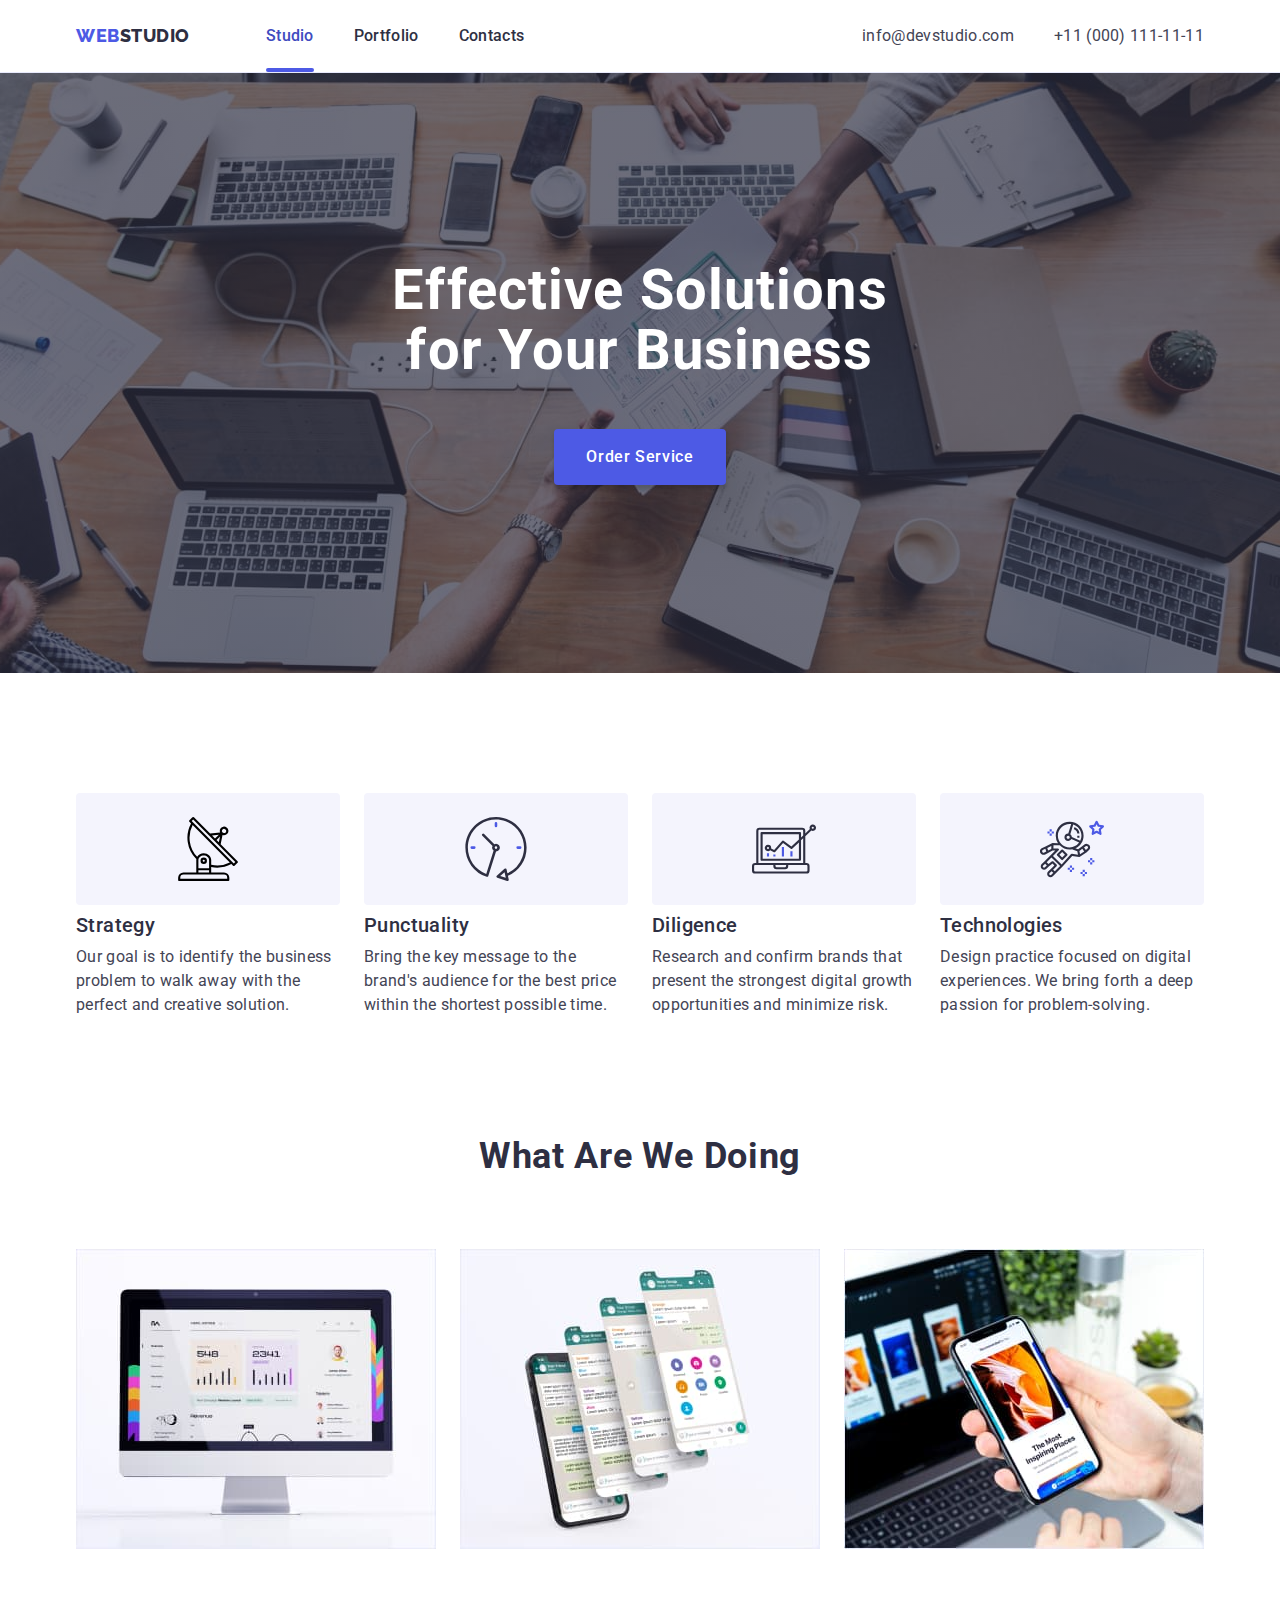
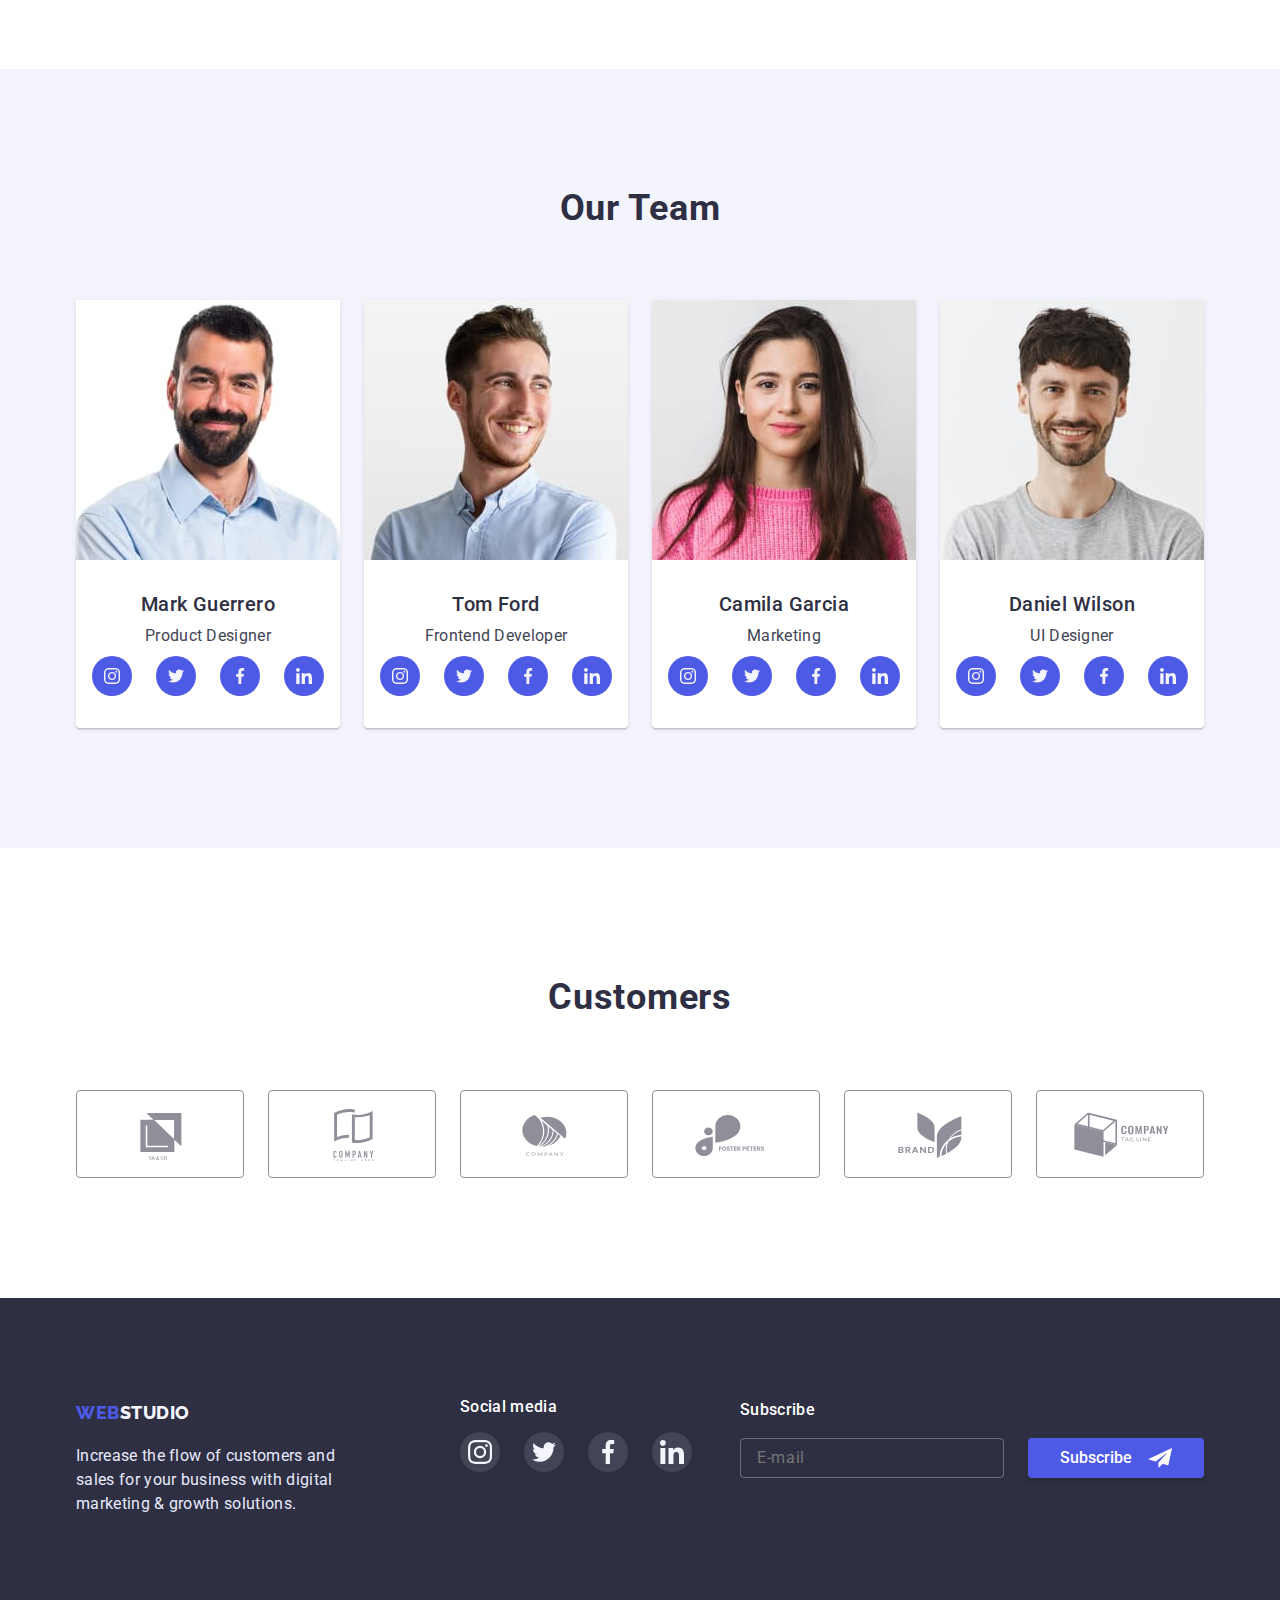
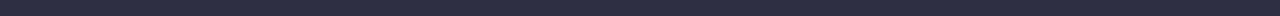
==== commit 48e7d0b3: "update 3 block 6" ====
--- a/index.html
+++ b/index.html
@@ -433,7 +433,7 @@
             </li>
           </ul>
         </div>
-        <div class footer-subscribe-container>
+        <div class="footer-subscribe-container">
           <p class="footer-subscribe-paragraph">Subscribe</p>
           <form class="footer-modal-form-field">
             <input
@@ -444,10 +444,11 @@
               placeholder="E-mail"
             />
 
-            <button type="submit" class="modal-form-submit">Subscribe</button>
+            <button type="submit" class="modal-form-submit">Subscribe
             <svg class="subscribe-icon" width="24" height="24">
-              <use href="./images/"></use>
+              <use href="./images/icons.svg#icon-telegram"></use>
             </svg>
+          </button>
           </form>
         </div>
       </div>
@@ -492,8 +493,7 @@
                 pattern="[0-9]{3}-[0-9]{3}-[0-9]{2}-[0-9]{2}"
                 title="xxx-xxx-xx-xx" />
               <svg class="input-icon" width="18" height="24">
-                <use href="./images/icons.svg#icon-phone-black"></use></svg
-            ></span>
+                <use href="./images/icons.svg#icon-phone-black"></use></svg></span>
           </label>
           <label class="modal-form-field">
             <span class="input-description">Email</span>
@@ -505,8 +505,7 @@
                 required
                 pattern="" />
               <svg class="input-icon" width="18" height="24">
-                <use href="./images/icons.svg#icon-email-black"></use></svg
-            ></span>
+                <use href="./images/icons.svg#icon-email-black"></use></svg></span>
           </label>
           <label class="modal-form-field">
             <span class="input-description">Comment</span>
@@ -516,17 +515,14 @@
               placeholder="Text input"
             ></textarea>
           </label>
-          <input
-            id="user-policy"
-            type="checkbox"
-            name="user-policy"
-            class="modal-form-checkbox visually-hidden"
-          />
-          <label for="user-policy" class="checkbox-description"
-            >I accept the terms and conditions of the&nbsp;
-            <a href="">Privacy Policy</a>
+         
+          <label for="user-policy" class="checkbox-description">
+            <input type="checkbox" id="user-policy" class="modal-form-check visually-hidden">
+<span class="checkbox-form"></span>
+            I accept the terms and conditions of the&nbsp;
+            <a href="" class="policy-link">Privacy Policy</a>
           </label>
-          <button type="submit" class="modal-form-submit">Send</button>
+          <button type="submit" class="modal-form-submit submit-button">Send</button>
         </form>
       </div>
     </div>
--- a/css/style.css
+++ b/css/style.css
@@ -764,7 +764,7 @@
 .modal-form-input {
   width: 100%;
   height: 40px;
-  margin-bottom: 8px;
+  
   border: 1px solid rgba(33, 33, 33, 0.2);
   border-radius: 4px;
   padding-left: 42px;
@@ -795,6 +795,7 @@
 
 .modal-form-field {
   margin-bottom: 8px;
+  
 }
 
 .input-wrapper {
@@ -844,38 +845,24 @@
 letter-spacing: 0.04em;
 display: flex;
 align-items: center;
-
+margin-bottom: 24px;
 color: #757575;
 }
 
-.checkbox-description::before {
-  content: "";
-  display: block;
-  width: 16px;
-  height: 16px;
-  border: 1.25px solid #2E2F42;
-border-radius: 2px;
-cursor: pointer;
-margin-right: 8px;
-margin-bottom: 24px;
-}
-.modal-form-checkbox:checked + .checkbox-description::before {
-border-image: url();
-}
-
-.modal-form-checkbox:focus + .checkbox-description::before {
-  border-color: var(--iris-color);
-  outline: none;
-  transition: border-color 250ms cubic-bezier(0.4, 0, 0.2, 1);
-
-}
+
 .modal-form-submit {
+  display: flex;
+  align-items: center;
+  justify-content: center;
+  gap: 16px;
   padding: 16px 32px;
   min-width: 169px;
-  min-height: 56px;
+  height: 40px;
   margin-left: auto;
   margin-right: auto;
-  font-size: 16px;
+  font-family: inherit;
+  font-size: 16px;
+  font-weight: 500;
   color: var(--body-background-color);
   border: none;
   background-color: var(--iris-color);
@@ -883,7 +870,61 @@
   border-radius: 4px;
   transition: background-color 250ms cubic-bezier(0.4, 0, 0.2, 1);;
 }
+.submit-button {
+  width: 169px;
+  height: 56px;
+}
 .modal-form-submit:hover,
 .modal-form-submit:focus {
   background-color: var(--ocean-color);
-}+}
+
+.policy-link {
+color: var(--iris-color);
+}
+
+.footer-subscribe-container {
+  margin-left: auto;
+}
+
+.footer-modal-form-field {
+  display: flex;
+  gap: 24px;
+}
+.footer-field-input {
+  background-color: transparent;
+  width: 264px;
+  height: 40px;
+  border: 1px solid rgba(255, 255, 255, 0.3);
+  border-radius: 4px;
+  padding: 8px 16px;
+  color: rgba(255, 255, 255, 0.6);
+  letter-spacing: 0.04em;
+}
+.footer-subscribe-paragraph {
+
+font-weight: 500;
+font-size: 16px;
+line-height: calc(24/16);
+margin-bottom: 16px;
+
+letter-spacing: 0.02em;
+
+color: #FFFFFF;
+}
+
+
+/*-------checkbox-------*/
+.checkbox-form {
+  width: 16px;
+  height: 16px;
+  border-radius: 2px;
+  border: 1.25px solid #2E2F42;
+  background-repeat: no-repeat;
+  background-position: 50% 50%;
+  margin-right: 8px;
+}
+.modal-form-check:checked + .checkbox-form {
+  background-image: url(../images/Vector.svg);
+  background-color: var(--ocean-color);
+}
